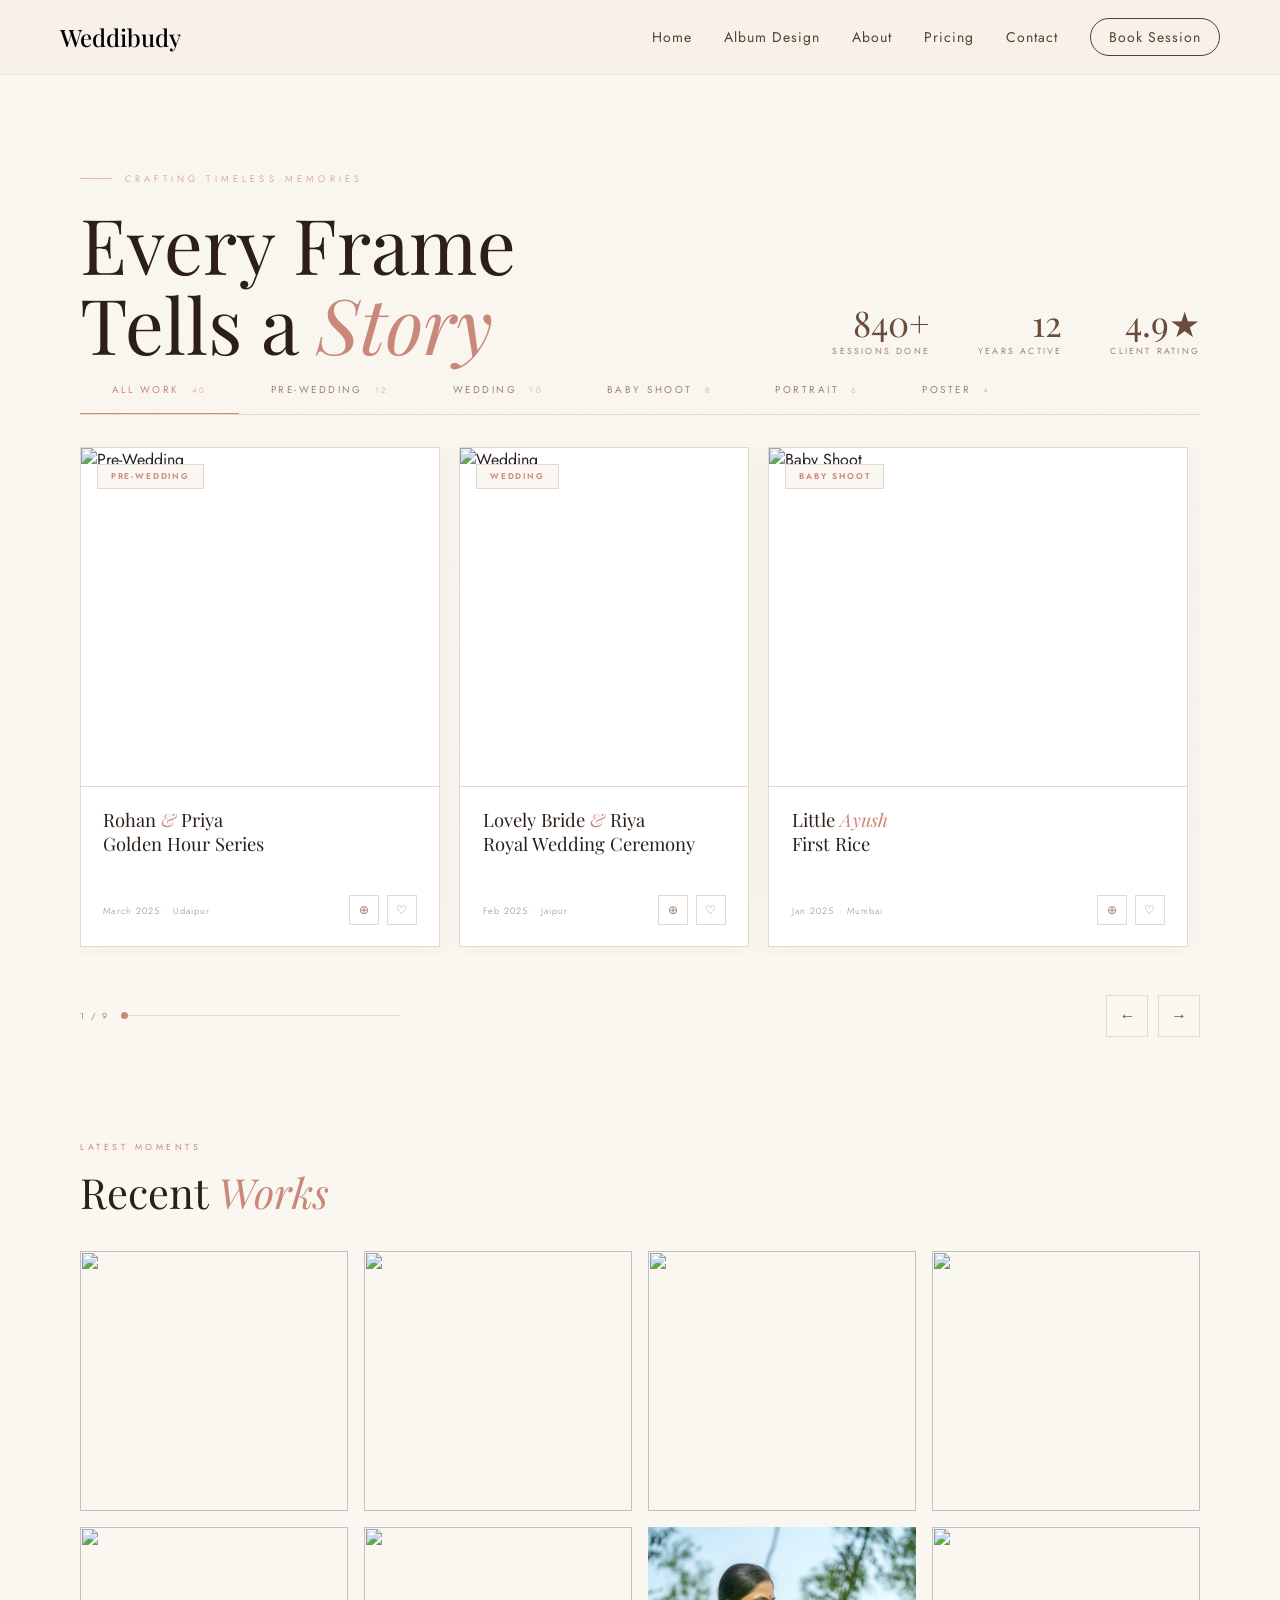
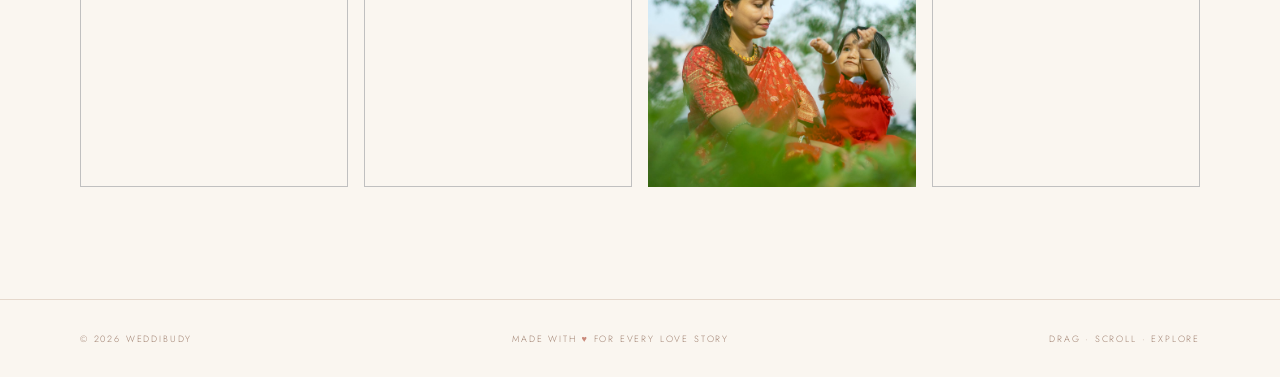
==== index.html @ bc45be34 "Update index.html" ====
<!DOCTYPE html>
<html lang="en">
<head>
<meta charset="UTF-8">
<meta name="viewport" content="width=device-width, initial-scale=1.0">
<title>Weddibudy — Photography</title>
<link href="https://fonts.googleapis.com/css2?family=Playfair+Display:ital,wght@0,300;0,400;1,300;1,400&family=Jost:wght@200;300;400;600&display=swap" rel="stylesheet">
<style>
  *, *::before, *::after { margin: 0; padding: 0; box-sizing: border-box; }

  :root {
    --cream: #faf6f0;
    --warm: #f5ede0;
    --rose: #c9897a;
    --rose-light: #e8b5ab;
    --brown: #6b4c3b;
    --text: #2c1f18;
    --muted: #a08070;
    --border: #e5d8cc;
    --gold: #c4a06a;
  }

  html { scroll-behavior: smooth; 
  overflow-x: hidden;
  width: 100%;}

  body {
    padding-top:20px;
    background: var(--cream);
    color: var(--text);
    font-family: 'Jost', sans-serif;
    min-height: 100vh;
    overflow-x: hidden;
    width: 100%;
  }

  /* Subtle texture */
 body::after {
content:'';
position:fixed;
inset:0;
background-image:url("data:image/svg+xml,%3Csvg xmlns='http://www.w3.org/2000/svg' width='400' height='400'%3E%3Cfilter id='n'%3E%3CfeTurbulence type='fractalNoise' baseFrequency='0.75' numOctaves='4' stitchTiles='stitch'/%3E%3C/filter%3E%3Crect width='100%25' height='100%25' filter='url(%23n)' opacity='0.025'/%3E%3C/svg%3E");
pointer-events:none;
z-index:-1;
}

 /* HEADER */

.header{
position:fixed;
top:0;
width:100%;
background:#f7f1ea;
backdrop-filter:blur(10px);
border-bottom:1px solid rgba(0,0,0,0.05);
z-index:999;
}

.nav-container{
max-width:1200px;
margin:auto;
display:flex;
align-items:center;
justify-content:space-between;
padding:18px 20px;
}

.logo{
font-family:'Playfair Display',serif;
font-size:24px;
color:#000000;
font-weight:500;
}

/* DESKTOP MENU */

.nav-menu{
display:flex;
gap:32px;
align-items:center;
}

.nav-menu a{
text-decoration:none;
color:#5a3e2b;
font-family:'Jost',sans-serif;
font-size:14px;
letter-spacing:1px;
transition:0.3s;
}

.nav-menu a:hover{
opacity:0.6;
}

.book-btn{
border:1px solid #5a3e2b;
padding:8px 18px;
border-radius:30px;
}

/* MOBILE MENU */

.menu-toggle{
display:none;
font-size:26px;
cursor:pointer;
color:#5a3e2b;
}

.close-menu{
position:absolute;
top:25px;
right:25px;
font-size:28px;
cursor:pointer;
color:#5a3e2b;
display:none;
}

/* MOBILE STYLE */

@media(max-width:768px){

.nav-menu{
position:fixed;
top:0;
right:-100%;
height:100vh;
width:260px;
background:#f7f1ea;
flex-direction:column;
padding-top:100px;
gap:30px;
transition:0.4s;
box-shadow:-10px 0 40px rgba(0,0,0,0.08);
}

.nav-menu.active{
right:0;
}

.menu-toggle{
display:block;
}
.close-menu{
display:block;
}

}

  /* ── HERO ── */
  .hero {
    padding: 4.5rem 5rem 2rem;
    display: flex;
    align-items: flex-end;
    justify-content: space-between;
    animation: fadeUp 1s 0.15s ease both;
    margin-top: 80px;
  }

  
  .hero-left {}
  .hero-eyebrow {
    font-size: 0.58rem;
    font-weight: 300;
    letter-spacing: 0.45em;
    text-transform: uppercase;
    color: var(--rose);
    margin-bottom: 1.1rem;
    display: flex;
    align-items: center;
    gap: 0.8rem;
  }
  .hero-eyebrow::before {
    content: '';
    display: block;
    width: 32px;
    height: 1px;
    background: var(--rose-light);
  }

  .hero h1 {
    font-family: 'Playfair Display', serif;
    font-size: clamp(2.8rem, 6vw, 5.5rem);
    font-weight: 300;
    line-height: 1.05;
    color: var(--text);
  }
  .hero h1 em {
    font-style: italic;
    color: var(--rose);
  }

  .hero-right {
    text-align: right;
    padding-bottom: 0.4rem;
  }
  .hero-stats {
    display: flex;
    gap: 3rem;
    align-items: flex-end;
  }
  .stat-num {
    font-family: 'Playfair Display', serif;
    font-size: 2.2rem;
    font-weight: 300;
    color: var(--brown);
    line-height: 1;
  }
  .stat-label {
    font-size: 0.55rem;
    letter-spacing: 0.25em;
    text-transform: uppercase;
    color: var(--muted);
    margin-top: 0.3rem;
  }


  @media (max-width:768px){

.hero{
display:flex;
flex-direction:column;
justify-content:center;
align-items:center;
text-align:center;
padding:80px 20px;
}

.hero-content{
margin:0 auto;
text-align:center;
}

.hero h1{
font-size:2.4rem;
line-height:1.2;
}

.hero-stats{
display:flex;
justify-content:center;
gap:25px;
flex-wrap:wrap;
margin-top:30px;
}

}

  /* ── CATEGORY TABS ── */
  .tabs-section {
    padding: 2.5rem 5rem 0;
    animation: fadeUp 1s 0.3s ease both;
    margin-top: -70px;
  }
  .tabs-divider {
    display: flex;
    align-items: center;
    gap: 0;
    border-bottom: 1px solid var(--border);
    overflow-x: auto;
    scrollbar-width: none;
  }
  .tabs-divider::-webkit-scrollbar { display: none; }

  .tab {
    flex: 0 0 auto;
    background: none;
    border: none;
    border-bottom: 2px solid transparent;
    margin-bottom: -1px;
    padding: 1rem 2rem;
    font-family: 'Jost', sans-serif;
    font-size: 0.62rem;
    font-weight: 400;
    letter-spacing: 0.25em;
    text-transform: uppercase;
    color: var(--muted);
    cursor: pointer;
    transition: all 0.3s;
    white-space: nowrap;
    position: relative;
  }
  .tab .tab-count {
    display: inline-block;
    margin-left: 0.4rem;
    font-size: 0.5rem;
    color: var(--rose-light);
  }
  .tab:hover { color: var(--rose); }
  .tab.active {
    color: var(--rose);
    border-bottom-color: var(--rose);
  }

  /* ── GALLERY ── */
  .gallery-section {
    padding: 2rem 5rem;
    animation: fadeUp 1s 0.45s ease both;
  }
 
@media (max-width:768px){
  .gallery-section{
    padding: 20px 20px;
  }
}

  .gallery-track {
    display: flex;
    gap: 1.2rem;
    overflow-x: auto;
    scroll-snap-type: x mandatory;
    scrollbar-width: none;
    -ms-overflow-style: none;
    cursor: grab;
    padding-bottom: 0.5rem;
  }
  .gallery-track:active { cursor: grabbing; }
  .gallery-track::-webkit-scrollbar { display: none; }

  /* Cards */
  .card {
    flex: 0 0 auto;
    scroll-snap-align: start;
    position: relative;
    overflow: hidden;
    background: #fff;
    border: 1px solid var(--border);
    box-shadow: 0 2px 20px rgba(180,130,110,0.07);
    transition: transform 0.45s cubic-bezier(0.16,1,0.3,1),
                box-shadow 0.45s ease;
  }
  .card:hover {
    transform: translateY(-8px);
    box-shadow: 0 16px 40px rgba(180,100,80,0.14);
  }

  /* Varied widths per card index */
  .card:nth-child(3n+1) { width: 360px; height: 500px; }
  .card:nth-child(3n+2) { width: 290px; height: 500px; }
  .card:nth-child(3n+3) { width: 420px; height: 500px; }

  .card-img-wrap {
    width: 100%;
    height: 68%;
    overflow: hidden;
    position: relative;
  }
  .card-img {
    width: 100%;
    height: 100%;
    object-fit: cover;
    display: block;
    transition: transform 0.65s cubic-bezier(0.16,1,0.3,1);
    filter: saturate(0.85);
  }
  .card:hover .card-img {
    transform: scale(1.08);
    filter: saturate(1.05);
  }

  /* Category badge */
  .card-badge {
    position: absolute;
    top: 1rem; left: 1rem;
    background: rgba(250,246,240,0.92);
    backdrop-filter: blur(6px);
    border: 1px solid var(--border);
    font-size: 0.52rem;
    font-weight: 600;
    letter-spacing: 0.22em;
    text-transform: uppercase;
    color: var(--rose);
    padding: 0.35rem 0.8rem;
  }

  /* Hover overlay */
  .card-hover-overlay {
    position: absolute;
    inset: 0;
    background: linear-gradient(160deg, transparent 40%, rgba(107,76,59,0.55));
    opacity: 0;
    transition: opacity 0.4s;
    display: flex;
    align-items: flex-end;
    justify-content: flex-end;
    padding: 1rem;
  }
  .card:hover .card-hover-overlay { opacity: 1; }

  .view-btn {
    background: var(--cream);
    border: none;
    color: var(--brown);
    font-family: 'Jost', sans-serif;
    font-size: 0.55rem;
    font-weight: 600;
    letter-spacing: 0.2em;
    text-transform: uppercase;
    padding: 0.55rem 1.1rem;
    cursor: pointer;
    transition: background 0.2s;
  }
  .view-btn:hover { background: var(--rose); color: #fff; }

  /* Card body */
  .card-body {
    padding: 1.3rem 1.4rem;
    height: 32%;
    display: flex;
    flex-direction: column;
    justify-content: space-between;
    border-top: 1px solid var(--border);
  }
  .card-title {
    font-family: 'Playfair Display', serif;
    font-size: 1.15rem;
    font-weight: 400;
    color: var(--text);
    line-height: 1.3;
  }
  .card-title em { font-style: italic; color: var(--rose); }
  .card-footer-row {
    display: flex;
    align-items: center;
    justify-content: space-between;
  }
  .card-date {
    font-size: 0.57rem;
    letter-spacing: 0.12em;
    color: var(--muted);
    font-weight: 300;
  }
  .card-actions { display: flex; gap: 0.5rem; }
  .icon-btn {
    width: 30px; height: 30px;
    background: none;
    border: 1px solid var(--border);
    color: var(--muted);
    font-size: 0.75rem;
    cursor: pointer;
    display: flex; align-items: center; justify-content: center;
    transition: all 0.25s;
  }
  .icon-btn:hover { border-color: var(--rose); color: var(--rose); }
  .icon-btn.liked { border-color: var(--rose); color: var(--rose); background: #fdf0ed; }

  /* ── CONTROLS ── */
  .controls-bar {
    padding: 0.5rem 5rem 1rem;
    display: flex;
    align-items: center;
    justify-content: space-between;
    animation: fadeUp 1s 0.55s ease both;
  }

  .progress-wrap {
    flex: 1;
    max-width: 320px;
    display: flex;
    align-items: center;
    gap: 1rem;
  }
  .progress-track {
    flex: 1;
    height: 1px;
    background: var(--border);
    position: relative;
  }
  .progress-thumb {
    position: absolute;
    left: 0; top: -3px;
    width: 7px; height: 7px;
    border-radius: 50%;
    background: var(--rose);
    transition: left 0.3s ease;
  }
  .progress-line {
    height: 100%;
    background: var(--rose-light);
    width: 0%;
    transition: width 0.3s ease;
  }
  .progress-label {
    font-size: 0.55rem;
    letter-spacing: 0.2em;
    color: var(--muted);
    white-space: nowrap;
  }

  .arrow-btns { display: flex; gap: 0.6rem; }
  .arrow-btn {
    width: 42px; height: 42px;
    background: none;
    border: 1px solid var(--border);
    color: var(--brown);
    font-size: 1rem;
    cursor: pointer;
    display: flex; align-items: center; justify-content: center;
    transition: all 0.3s;
  }
  .arrow-btn:hover {
    background: var(--rose);
    border-color: var(--rose);
    color: #fff;
  }

  /* ── FOOTER ── */
  footer {
    margin-top: 2rem;
    padding: 2rem 5rem;
    border-top: 1px solid var(--border);
    display: flex;
    justify-content: space-between;
    align-items: center;
    animation: fadeUp 1s 0.65s ease both;
  }
  footer span {
    font-size: 0.57rem;
    letter-spacing: 0.2em;
    text-transform: uppercase;
    color: var(--muted);
    font-weight: 300;
  }
  .footer-heart { color: var(--rose); }

  /* ── ANIMATIONS ── */
  @keyframes fadeDown {
    from { opacity: 0; transform: translateY(-18px); }
    to   { opacity: 1; transform: translateY(0); }
  }
  @keyframes fadeUp {
    from { opacity: 0; transform: translateY(22px); }
    to   { opacity: 1; transform: translateY(0); }
  }


/* RECENT WORKS */

.recent-section{
padding:5rem;
}


.recent-head{
margin-bottom:2rem;
}

.recent-eyebrow{
font-size:.55rem;
letter-spacing:.4em;
text-transform:uppercase;
color:var(--rose);
}

.recent-head h2{
font-family:'Playfair Display',serif;
font-size:2.6rem;
font-weight:300;
margin-top:.5rem;
}

.recent-head em{
color:var(--rose);
}

.recent-gallery{
display:grid;
grid-template-columns:repeat(auto-fit,minmax(240px,1fr));
gap:1rem;
}



.recent-img{
width:100%;
height:260px;
object-fit:cover;
cursor:pointer;
transition:.5s;
}

@media (max-width:768px){

.recent-gallery{
grid-template-columns: repeat(2, 1fr);
gap:10px;
}

.recent-img{
height:180px;
}

}

.recent-img:hover{
transform:scale(1.05);
}

/* POPUP */

.img-popup{
position:fixed;
top:0;
left:0;
width:100%;
height:100%;
background:rgba(0,0,0,.85);
display:flex;
align-items:center;
justify-content:center;
opacity:0;
pointer-events:none;
transition:.3s;
z-index:999;
}

.img-popup.active{
opacity:1;
pointer-events:auto;
}

.img-popup img{
max-width:90%;
max-height:90%;
box-shadow:0 20px 60px rgba(0,0,0,.4);
}

.close-popup{
position:absolute;
top:30px;
right:40px;
font-size:30px;
color:white;
cursor:pointer;
}

@media(max-width:768px){

.recent-section{
padding:2rem 1.5rem;
}

.recent-img{
height:200px;
}

}




</style>

</head>
<body>

<!-- HEADER -->
<header class="header">

<div class="nav-container">

<div class="logo"> Weddibudy

</div>

<nav class="nav-menu" id="navMenu">
<div class="close-menu" id="closeMenu">✕</div>
<a href="https://weddibudy.com">Home</a>
<a href="#">Album Design</a>
<a href="#">About</a>
<a href="#">Pricing</a>
<a href="#">Contact</a>
<a href="#" class="book-btn">Book Session</a>
</nav>

<div class="menu-toggle" id="menuToggle">
☰
</div>

</div>

</header>

<!-- HERO -->
<section class="hero">
  <div class="hero-left">
    <div class="hero-eyebrow">Crafting timeless memories</div>
    <h1>Every Frame<br>Tells a <em>Story</em></h1>
  </div>
  <div class="hero-right">
    <div class="hero-stats">
      <div>
        <div class="stat-num">840+</div>
        <div class="stat-label">Sessions Done</div>
      </div>
      <div>
        <div class="stat-num">12</div>
        <div class="stat-label">Years Active</div>
      </div>
      <div>
        <div class="stat-num">4.9★</div>
        <div class="stat-label">Client Rating</div>
      </div>
    </div>
  </div>
</section>

<!-- TABS -->
<div class="tabs-section">
  <div class="tabs-divider" id="tabsRow">
    <button class="tab active" data-cat="all">All Work <span class="tab-count">40</span></button>
    <button class="tab" data-cat="prewedding">Pre-Wedding <span class="tab-count">12</span></button>
    <button class="tab" data-cat="wedding">Wedding <span class="tab-count">10</span></button>
    <button class="tab" data-cat="babyshoot">Baby Shoot <span class="tab-count">8</span></button>
    <button class="tab" data-cat="portrait">Portrait <span class="tab-count">6</span></button>
    <button class="tab" data-cat="poster">Poster <span class="tab-count">4</span></button>
  </div>
</div>

<!-- GALLERY -->
<div class="gallery-section">
  <div class="gallery-track" id="gallery">

    <!-- PRE-WEDDING -->
    <div class="card" data-cat="prewedding">
      <div class="card-img-wrap">
        <img class="card-img" src="Prewedding.jpg" alt="Pre-Wedding">
        <span class="card-badge">Pre-Wedding</span>
        <div class="card-hover-overlay"><button class="view-btn">View Gallery</button></div>
      </div>
      <div class="card-body">
        <div class="card-title">Rohan <em>&</em> Priya<br>Golden Hour Series</div>
        <div class="card-footer-row">
          <span class="card-date">March 2025 · Udaipur</span>
          <div class="card-actions">
            <button class="icon-btn" title="Save">⊕</button>
            <button class="icon-btn like-btn" title="Like">♡</button>
          </div>
        </div>
      </div>
    </div>

    <!-- WEDDING -->
    <div class="card" data-cat="wedding">
      <div class="card-img-wrap">
        <img class="card-img" src="Recent-work/Bride1.jpg" alt="Wedding">
        <span class="card-badge">Wedding</span>
        <div class="card-hover-overlay"><button class="view-btn">View Gallery</button></div>
      </div>
      <div class="card-body">
        <div class="card-title">Lovely Bride <em>&</em> Riya<br>Royal Wedding Ceremony</div>
        <div class="card-footer-row">
          <span class="card-date">Feb 2025 · Jaipur</span>
          <div class="card-actions">
            <button class="icon-btn" title="Save">⊕</button>
            <button class="icon-btn like-btn" title="Like">♡</button>
          </div>
        </div>
      </div>
    </div>

    <!-- BABY SHOOT -->
    <div class="card" data-cat="babyshoot">
      <div class="card-img-wrap">
        <img class="card-img" src="Recent-work/Baby1.jpg" alt="Baby Shoot">
        <span class="card-badge">Baby Shoot</span>
        <div class="card-hover-overlay"><button class="view-btn">View Gallery</button></div>
      </div>
      <div class="card-body">
        <div class="card-title">Little <em>Ayush</em><br>First Rice</div>
        <div class="card-footer-row">
          <span class="card-date">Jan 2025 · Mumbai</span>
          <div class="card-actions">
            <button class="icon-btn" title="Save">⊕</button>
            <button class="icon-btn like-btn" title="Like">♡</button>
          </div>
        </div>
      </div>
    </div>

    <!-- PORTRAIT -->
    <div class="card" data-cat="portrait">
      <div class="card-img-wrap">
        <img class="card-img" src="Bride-poster.jpg" alt="Portrait">
        <span class="card-badge">Portrait</span>
        <div class="card-hover-overlay"><button class="view-btn">View Gallery</button></div>
      </div>
      <div class="card-body">
        <div class="card-title">Incredible Bride <em>Anannya</em><br>Studio Portraits</div>
        <div class="card-footer-row">
          <span class="card-date">Apr 2025 · Bangalore</span>
          <div class="card-actions">
            <button class="icon-btn" title="Save">⊕</button>
            <button class="icon-btn like-btn" title="Like">♡</button>
          </div>
        </div>
      </div>
    </div>

    <!-- POSTER -->
    <div class="card" data-cat="poster">
      <div class="card-img-wrap">
        <img class="card-img" src="Bride-pster3.jpg" alt="Poster">
        <span class="card-badge">Poster</span>
        <div class="card-hover-overlay"><button class="view-btn">View Gallery</button></div>
      </div>
      <div class="card-body">
        <div class="card-title">Bride <em>Anannya</em><br>Signature Poster</div>
        <div class="card-footer-row">
          <span class="card-date">2025 · Cinematic Edit</span>
          <div class="card-actions">
            <button class="icon-btn" title="Save">⊕</button>
            <button class="icon-btn like-btn" title="Like">♡</button>
          </div>
        </div>
      </div>
    </div>

    <!-- PRE-WEDDING 2 -->
    <div class="card" data-cat="prewedding">
      <div class="card-img-wrap">
        <img class="card-img" src="Prewedding.jpg" alt="Pre-Wedding">
        <span class="card-badge">Pre-Wedding</span>
        <div class="card-hover-overlay"><button class="view-btn">View Gallery</button></div>
      </div>
      <div class="card-body">
        <div class="card-title">Rohan <em>&</em> Priya<br>Forest Escape</div>
        <div class="card-footer-row">
          <span class="card-date">Dec 2024 · Coorg</span>
          <div class="card-actions">
            <button class="icon-btn" title="Save">⊕</button>
            <button class="icon-btn like-btn" title="Like">♡</button>
          </div>
        </div>
      </div>
    </div>

    <!-- WEDDING 2 -->
    <div class="card" data-cat="wedding">
      <div class="card-img-wrap">
        <img class="card-img" src="Recent-work/Bride2.jpg" alt="Wedding">
        <span class="card-badge">Wedding</span>
        <div class="card-hover-overlay"><button class="view-btn">View Gallery</button></div>
      </div>
      <div class="card-body">
        <div class="card-title">Sudip <em>&</em> Riya<br>Wedding Moments</div>
        <div class="card-footer-row">
          <span class="card-date">Nov 2024 · Goa</span>
          <div class="card-actions">
            <button class="icon-btn" title="Save">⊕</button>
            <button class="icon-btn like-btn" title="Like">♡</button>
          </div>
        </div>
      </div>
    </div>

    <!-- BABY SHOOT 2 -->
    <div class="card" data-cat="babyshoot">
      <div class="card-img-wrap">
        <img class="card-img" src="https://images.unsplash.com/photo-1555252333-9f8e92e65df9?w=560&q=80" alt="Baby Shoot">
        <span class="card-badge">Baby Shoot</span>
        <div class="card-hover-overlay"><button class="view-btn">View Gallery</button></div>
      </div>
      <div class="card-body">
        <div class="card-title">Baby <em>Ayush</em><br>Cute Memories</div>
        <div class="card-footer-row">
          <span class="card-date">Mar 2025 · Pune</span>
          <div class="card-actions">
            <button class="icon-btn" title="Save">⊕</button>
            <button class="icon-btn like-btn" title="Like">♡</button>
          </div>
        </div>
      </div>
    </div>

 
    <!-- POSTER 2 -->
    <div class="card" data-cat="poster">
      <div class="card-img-wrap">
        <img class="card-img" src="Bride-poster.jpg" alt="Poster">
        <span class="card-badge">Poster</span>
        <div class="card-hover-overlay"><button class="view-btn">View Gallery</button></div>
      </div>
      <div class="card-body">
        <div class="card-title"><em>Forever</em> Series<br>Bride Poster</div>
        <div class="card-footer-row">
          <span class="card-date">2024 · Fine Art Print</span>
          <div class="card-actions">
            <button class="icon-btn" title="Save">⊕</button>
            <button class="icon-btn like-btn" title="Like">♡</button>
          </div>
        </div>
      </div>
    </div>

  </div>
</div>

<!-- CONTROLS -->
<div class="controls-bar">
  <div class="progress-wrap">
    <span class="progress-label" id="progressLabel">1 / 10</span>
    <div class="progress-track">
      <div class="progress-line" id="progressLine"></div>
      <div class="progress-thumb" id="progressThumb"></div>
    </div>
  </div>
  <div class="arrow-btns">
    <button class="arrow-btn" id="prevBtn">←</button>
    <button class="arrow-btn" id="nextBtn">→</button>
  </div>
</div>

<section class="recent-section">

<div class="recent-head">
<span class="recent-eyebrow">Latest Moments</span>
<h2>Recent <em>Works</em></h2>
</div>

<div class="recent-gallery">

<img src="Recent-work/Baby1.jpg" class="recent-img">
<img src="Recent-work/Bride2.jpg" class="recent-img">
<img src="Recent-work/Baby3.jpg" class="recent-img">
<img src="Recent-work/Baby2.jpg" class="recent-img">
<img src="Recent-work/Bride3.jpg" class="recent-img">
 <img src="Bride-pster3.jpg" class="recent-img">
<img src="Recent-work/Baby4.jpg" class="recent-img">
<img src="Recent-work/Bride1.jpg" class="recent-img">


</div>

</section>


<!-- Image Popup -->
<div class="img-popup" id="imgPopup">
<span class="close-popup">✕</span>
<img id="popupImg">
</div>

<!-- FOOTER -->
<footer>
  <span>© 2026 Weddibudy</span>
  <span>Made with <span class="footer-heart">♥</span> for every love story</span>
  <span>Drag · Scroll · Explore</span>
</footer>

<script>
  const gallery = document.getElementById('gallery');
  const progressLine = document.getElementById('progressLine');
  const progressThumb = document.getElementById('progressThumb');
  const progressLabel = document.getElementById('progressLabel');

  // Arrow controls
  document.getElementById('nextBtn').addEventListener('click', () => {
    gallery.scrollBy({ left: 380, behavior: 'smooth' });
  });
  document.getElementById('prevBtn').addEventListener('click', () => {
    gallery.scrollBy({ left: -380, behavior: 'smooth' });
  });

  // Progress update
  function updateProgress() {
    const max = gallery.scrollWidth - gallery.clientWidth;
    const pct = max > 0 ? (gallery.scrollLeft / max) * 100 : 0;
    progressLine.style.width = pct + '%';
    progressThumb.style.left = `calc(${pct}% - 3.5px)`;
    const visibleCards = gallery.querySelectorAll('.card:not([style*="display: none"])').length;
    const cardW = 360 + 1.2 * 16;
    const idx = Math.round(gallery.scrollLeft / cardW) + 1;
    progressLabel.textContent = `${Math.min(idx, visibleCards)} / ${visibleCards}`;
  }
  gallery.addEventListener('scroll', updateProgress);
  updateProgress();

  // Drag scroll
  let isDown = false, startX, scrollLeft;
  gallery.addEventListener('mousedown', e => { isDown = true; startX = e.pageX - gallery.offsetLeft; scrollLeft = gallery.scrollLeft; });
  gallery.addEventListener('mouseleave', () => isDown = false);
  gallery.addEventListener('mouseup', () => isDown = false);
  gallery.addEventListener('mousemove', e => {
    if (!isDown) return;
    e.preventDefault();
    const x = e.pageX - gallery.offsetLeft;
    gallery.scrollLeft = scrollLeft - (x - startX) * 1.4;
  });

  // Like toggle
  document.querySelectorAll('.like-btn').forEach(btn => {
    btn.addEventListener('click', () => {
      const liked = btn.classList.toggle('liked');
      btn.textContent = liked ? '♥' : '♡';
    });
  });

  // Tab filter
  document.querySelectorAll('.tab').forEach(tab => {
    tab.addEventListener('click', () => {
      document.querySelectorAll('.tab').forEach(t => t.classList.remove('active'));
      tab.classList.add('active');
      const cat = tab.dataset.cat;
      document.querySelectorAll('.card').forEach(card => {
        if (cat === 'all' || card.dataset.cat === cat) {
          card.style.display = '';
        } else {
          card.style.display = 'none';
        }
      });
      gallery.scrollLeft = 0;
      setTimeout(updateProgress, 100);
    });
  });

// Mobile menu toggle

const menuToggle = document.getElementById("menuToggle");
const navMenu = document.getElementById("navMenu");
const closeMenu = document.getElementById("closeMenu");

menuToggle.onclick = function(){
navMenu.classList.add("active");
}

closeMenu.onclick = function(){
navMenu.classList.remove("active");
}

// Recent image Image zoom popup

const popup = document.getElementById("imgPopup");
const popupImg = document.getElementById("popupImg");

document.querySelectorAll(".recent-img").forEach(img => {

img.addEventListener("click", () => {

popup.classList.add("active");
popupImg.src = img.src;

});

});

document.querySelector(".close-popup").addEventListener("click", () => {

popup.classList.remove("active");

});

popup.addEventListener("click",(e)=>{
if(e.target === popup){
popup.classList.remove("active");
}
});

</script>
</body>
</html>
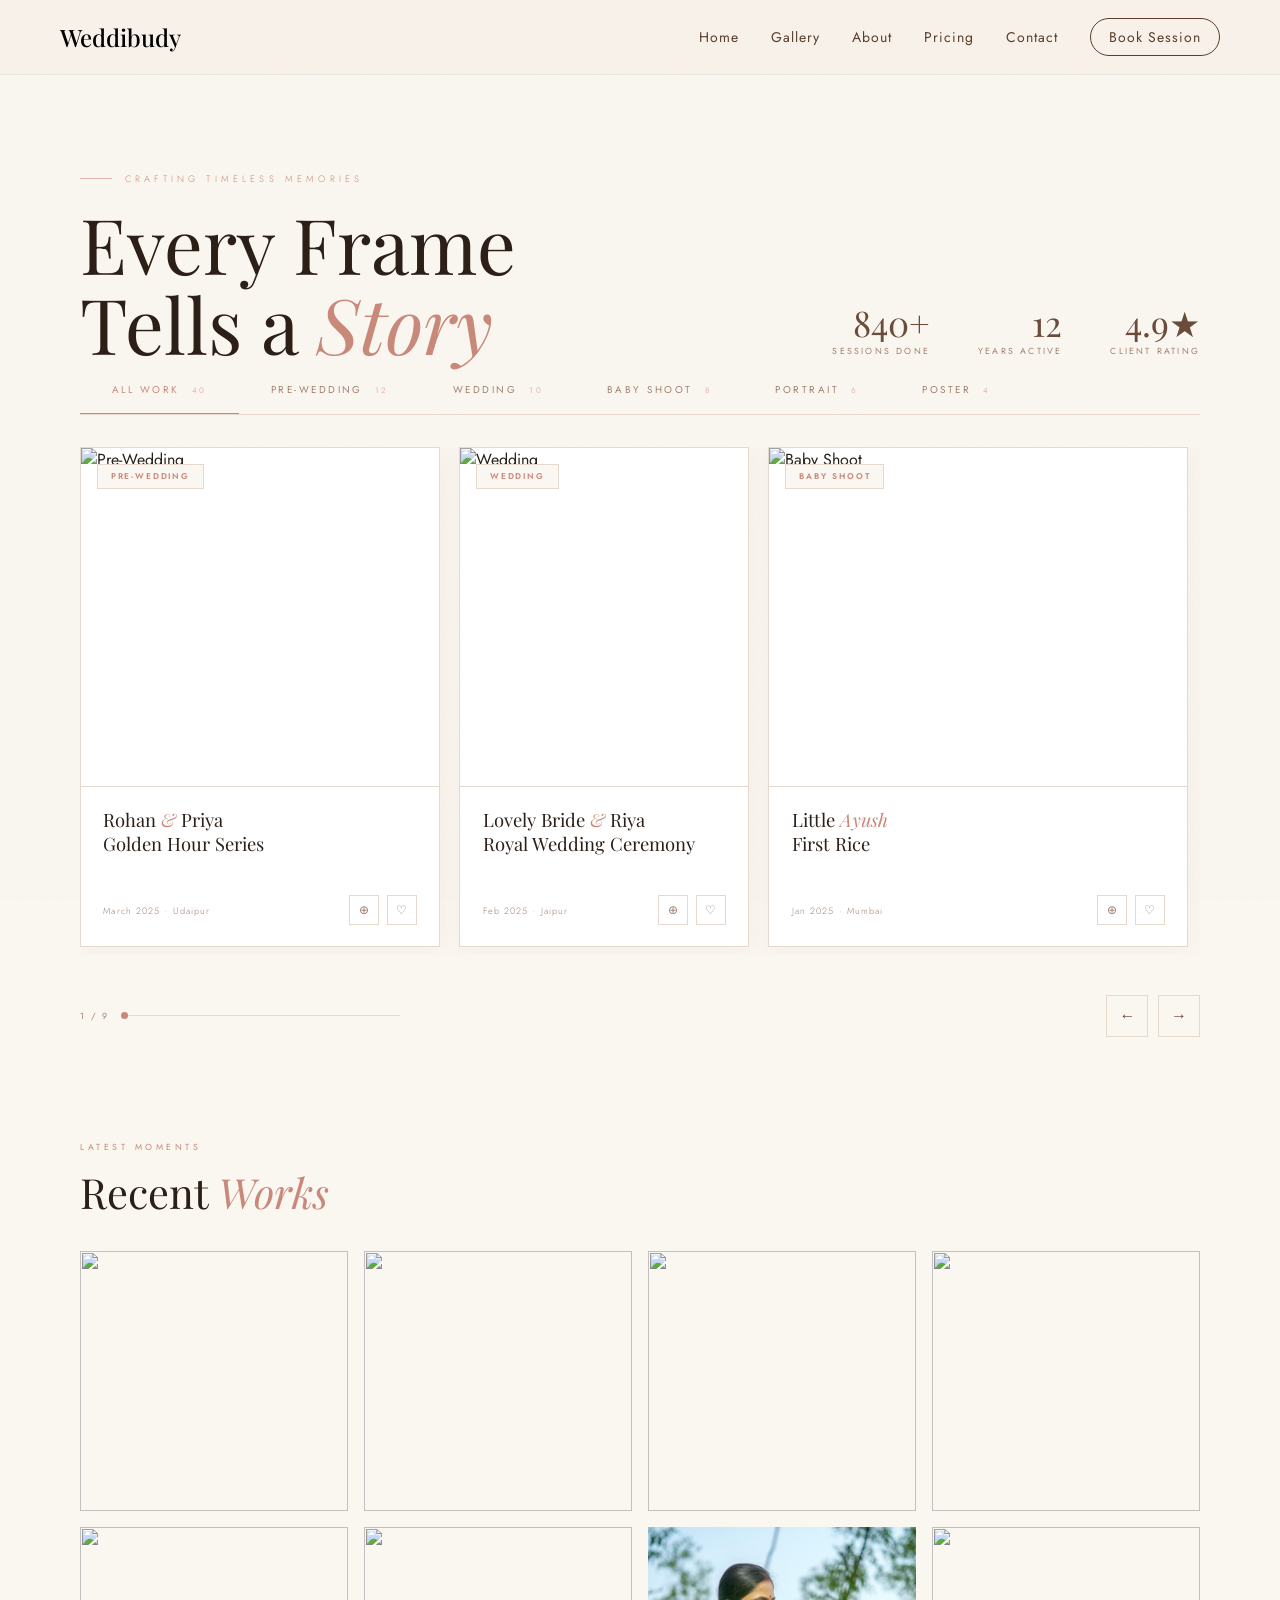
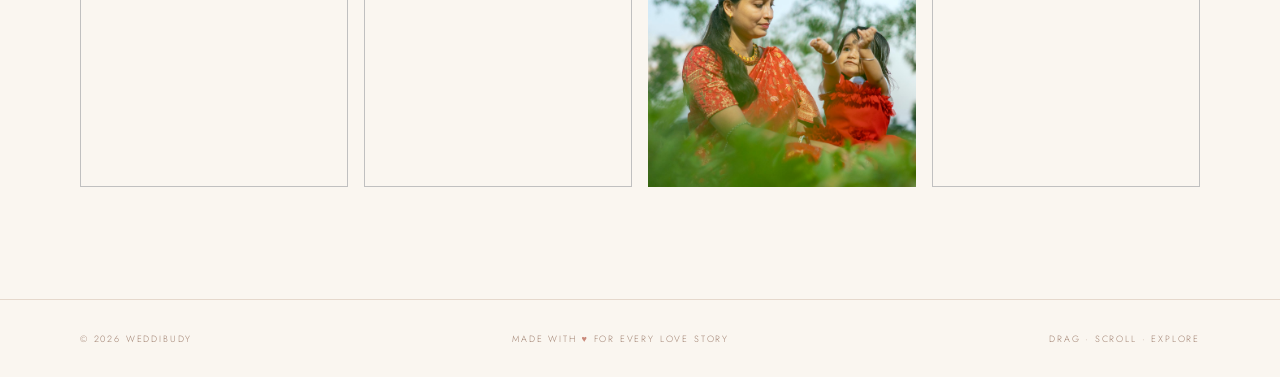
==== commit ad683fd0: "Update navigation menu links in index.html" ====
--- a/index.html
+++ b/index.html
@@ -668,7 +668,7 @@
 <nav class="nav-menu" id="navMenu">
 <div class="close-menu" id="closeMenu">✕</div>
 <a href="https://weddibudy.com">Home</a>
-<a href="#">Album Design</a>
+<a href="gallery.html">Gallery</a>
 <a href="#">About</a>
 <a href="#">Pricing</a>
 <a href="#">Contact</a>
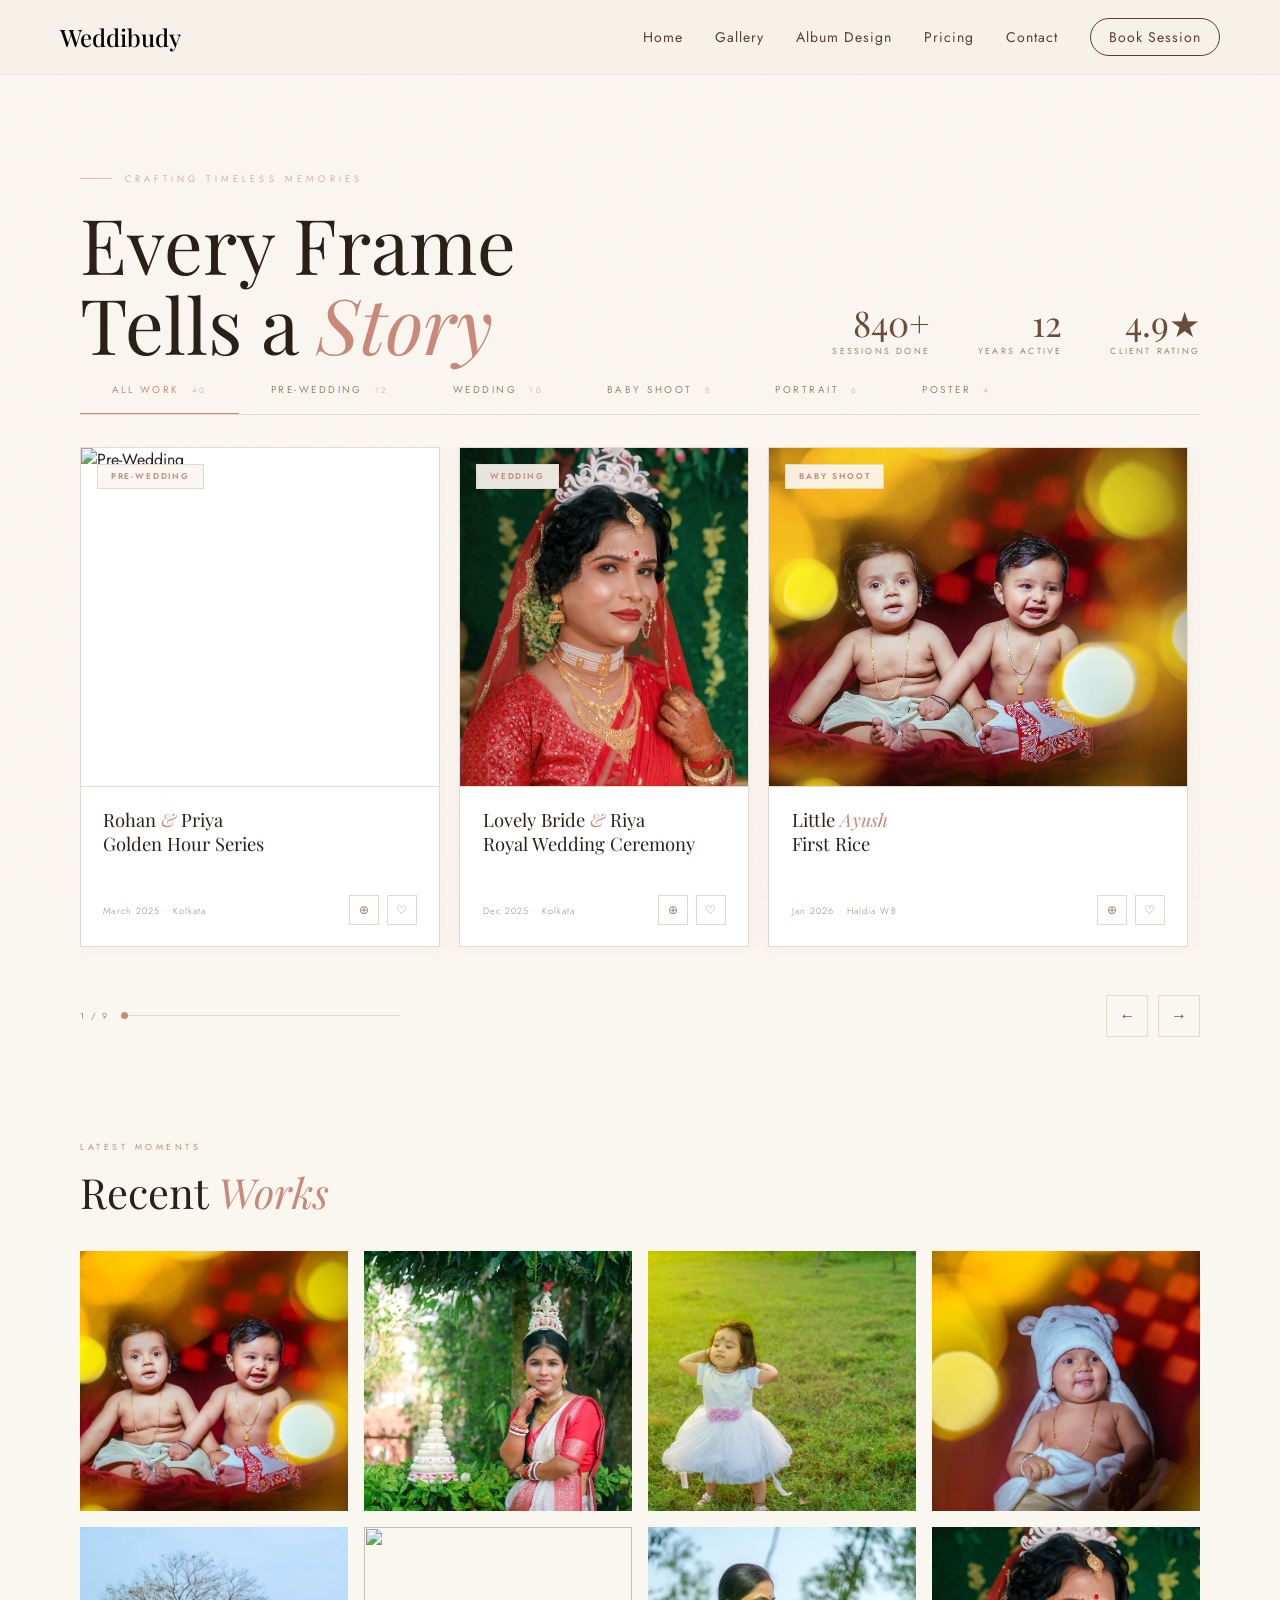
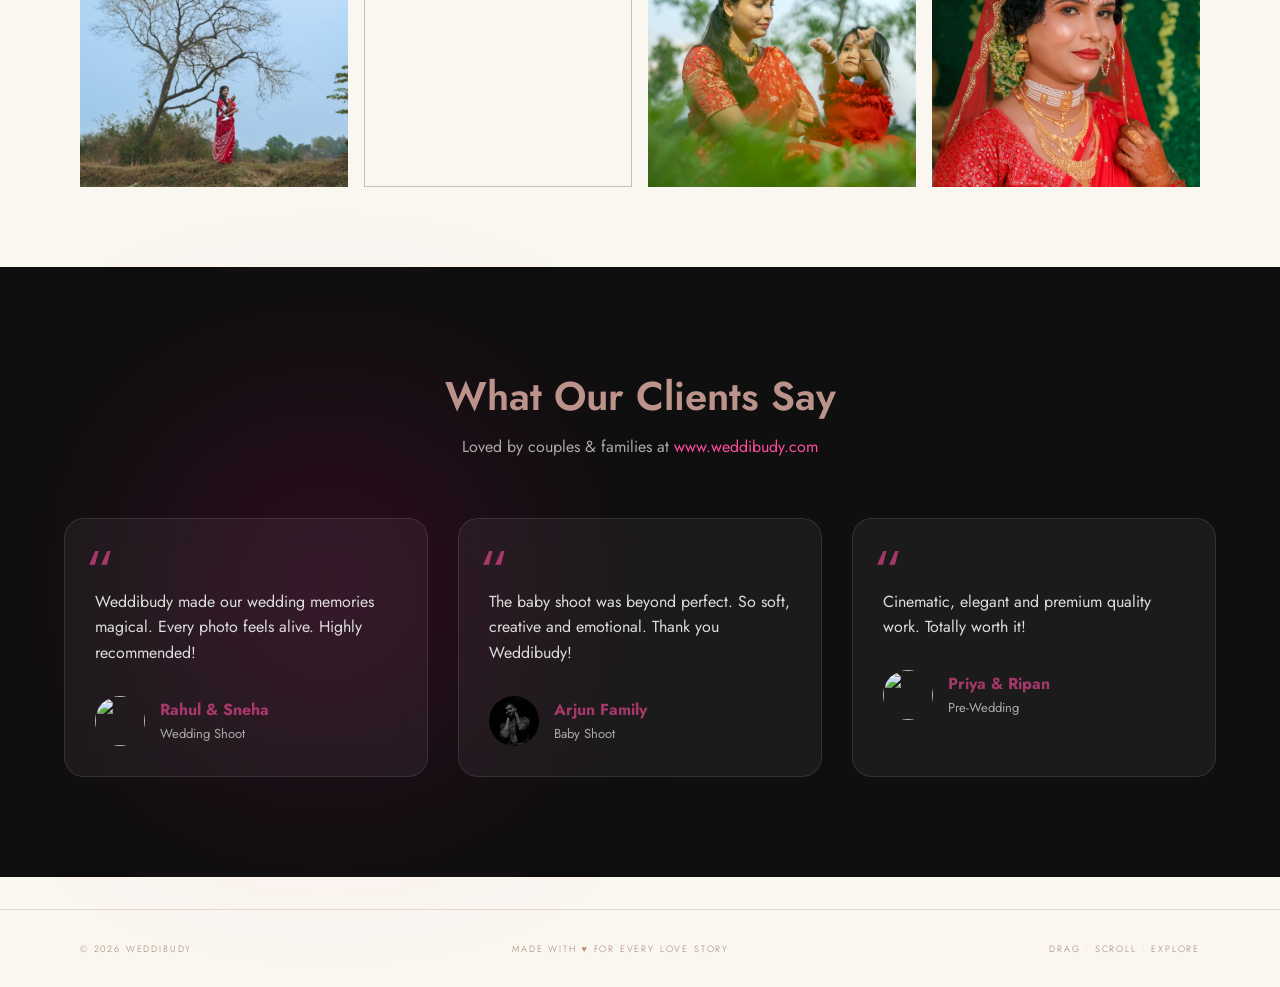
==== commit 37df6446: "Update index.html" ====
--- a/index.html
+++ b/index.html
@@ -70,6 +70,7 @@
 font-size:24px;
 color:#000000;
 font-weight:500;
+ text-decoration: none;
 }
 
 /* DESKTOP MENU */
@@ -649,6 +650,127 @@
 }
 
 
+/* Review */
+
+.reviews {
+  padding: 100px 5%;
+  background: #0f0f0f;
+  text-align: center;
+  position: relative;
+}
+
+/* Glow background */
+.reviews::before {
+  content: "";
+  position: absolute;
+  width: 400px;
+  height: 400px;
+  background: radial-gradient(circle, rgba(255, 0, 150, 0.2), transparent);
+  top: 20%;
+  left: 10%;
+  filter: blur(100px);
+  z-index: 0;
+}
+
+.section-title {
+  font-size: 40px;
+  margin-bottom: 10px;
+  font-weight: 600;
+  z-index: 1;
+  position: relative;
+  color: #e8b5ab;
+  opacity: 0.8;
+}
+
+.section-sub {
+  color: #aaa;
+  margin-bottom: 60px;
+  z-index: 1;
+  position: relative;
+}
+
+.section-sub span {
+  color: #ff4d9d;
+}
+
+/* Grid */
+.review-grid {
+  display: grid;
+  grid-template-columns: repeat(auto-fit, minmax(280px, 1fr));
+  gap: 30px;
+  z-index: 1;
+  position: relative;
+}
+
+/* Card */
+.review-card {
+  background: rgba(255,255,255,0.05);
+  backdrop-filter: blur(15px);
+  border-radius: 20px;
+  padding: 30px;
+  text-align: left;
+  position: relative;
+  transition: 0.4s ease;
+  border: 1px solid rgba(255,255,255,0.1);
+}
+
+/* Hover Glow */
+.review-card:hover {
+  transform: translateY(-10px);
+  box-shadow: 0 20px 40px rgba(255, 0, 150, 0.3);
+}
+
+/* Quote */
+.quote {
+  font-size: 60px;
+  color: #ff4d9d;
+  position: absolute;
+  top: 10px;
+  left: 20px;
+  opacity: 0.6;
+}
+
+/* Text */
+.review-card p {
+  margin: 40px 0 30px;
+  color: #ddd;
+  line-height: 1.6;
+}
+
+/* Client */
+.client {
+  display: flex;
+  align-items: center;
+  gap: 15px;
+}
+
+.client img {
+  width: 50px;
+  height: 50px;
+  border-radius: 50%;
+  object-fit: cover;
+}
+
+.client h4 {
+  margin: 0;
+  font-size: 16px;
+  color:#ff4d9d;
+  opacity: 0.6;
+}
+
+.client span {
+  font-size: 13px;
+  color: #aaa;
+}
+
+/* Mobile */
+@media(max-width:768px){
+  .section-title {
+    font-size: 28px;
+  }
+}
+
+
 
 
 </style>
@@ -661,18 +783,16 @@
 
 <div class="nav-container">
 
-<div class="logo"> Weddibudy
-
-</div>
+<a href="index.html" class="logo">Weddibudy</a>
 
 <nav class="nav-menu" id="navMenu">
 <div class="close-menu" id="closeMenu">✕</div>
 <a href="https://weddibudy.com">Home</a>
 <a href="gallery.html">Gallery</a>
-<a href="#">About</a>
+<a href="albumdesign.html">Album Design</a>
 <a href="#">Pricing</a>
-<a href="#">Contact</a>
-<a href="#" class="book-btn">Book Session</a>
+<a href="contact.html">Contact</a>
+<a href="contact.html" class="book-btn">Book Session</a>
 </nav>
 
 <div class="menu-toggle" id="menuToggle">
@@ -733,7 +853,7 @@
       <div class="card-body">
         <div class="card-title">Rohan <em>&</em> Priya<br>Golden Hour Series</div>
         <div class="card-footer-row">
-          <span class="card-date">March 2025 · Udaipur</span>
+          <span class="card-date">March 2025 · Kolkata</span>
           <div class="card-actions">
             <button class="icon-btn" title="Save">⊕</button>
             <button class="icon-btn like-btn" title="Like">♡</button>
@@ -752,7 +872,7 @@
       <div class="card-body">
         <div class="card-title">Lovely Bride <em>&</em> Riya<br>Royal Wedding Ceremony</div>
         <div class="card-footer-row">
-          <span class="card-date">Feb 2025 · Jaipur</span>
+          <span class="card-date">Dec 2025 · Kolkata</span>
           <div class="card-actions">
             <button class="icon-btn" title="Save">⊕</button>
             <button class="icon-btn like-btn" title="Like">♡</button>
@@ -771,7 +891,7 @@
       <div class="card-body">
         <div class="card-title">Little <em>Ayush</em><br>First Rice</div>
         <div class="card-footer-row">
-          <span class="card-date">Jan 2025 · Mumbai</span>
+          <span class="card-date">Jan 2026 · Haldia WB</span>
           <div class="card-actions">
             <button class="icon-btn" title="Save">⊕</button>
             <button class="icon-btn like-btn" title="Like">♡</button>
@@ -790,7 +910,7 @@
       <div class="card-body">
         <div class="card-title">Incredible Bride <em>Anannya</em><br>Studio Portraits</div>
         <div class="card-footer-row">
-          <span class="card-date">Apr 2025 · Bangalore</span>
+          <span class="card-date">Mar 2024 · Kolkata</span>
           <div class="card-actions">
             <button class="icon-btn" title="Save">⊕</button>
             <button class="icon-btn like-btn" title="Like">♡</button>
@@ -809,7 +929,7 @@
       <div class="card-body">
         <div class="card-title">Bride <em>Anannya</em><br>Signature Poster</div>
         <div class="card-footer-row">
-          <span class="card-date">2025 · Cinematic Edit</span>
+          <span class="card-date">2024 · Cinematic Edit</span>
           <div class="card-actions">
             <button class="icon-btn" title="Save">⊕</button>
             <button class="icon-btn like-btn" title="Like">♡</button>
@@ -828,7 +948,7 @@
       <div class="card-body">
         <div class="card-title">Rohan <em>&</em> Priya<br>Forest Escape</div>
         <div class="card-footer-row">
-          <span class="card-date">Dec 2024 · Coorg</span>
+          <span class="card-date">Mar 2025 · Kolkata</span>
           <div class="card-actions">
             <button class="icon-btn" title="Save">⊕</button>
             <button class="icon-btn like-btn" title="Like">♡</button>
@@ -847,7 +967,7 @@
       <div class="card-body">
         <div class="card-title">Sudip <em>&</em> Riya<br>Wedding Moments</div>
         <div class="card-footer-row">
-          <span class="card-date">Nov 2024 · Goa</span>
+          <span class="card-date">Dec 2025 · Kolkata</span>
           <div class="card-actions">
             <button class="icon-btn" title="Save">⊕</button>
             <button class="icon-btn like-btn" title="Like">♡</button>
@@ -866,7 +986,7 @@
       <div class="card-body">
         <div class="card-title">Baby <em>Ayush</em><br>Cute Memories</div>
         <div class="card-footer-row">
-          <span class="card-date">Mar 2025 · Pune</span>
+          <span class="card-date">Jan 2026 · Haldia WB</span>
           <div class="card-actions">
             <button class="icon-btn" title="Save">⊕</button>
             <button class="icon-btn like-btn" title="Like">♡</button>
@@ -886,7 +1006,7 @@
       <div class="card-body">
         <div class="card-title"><em>Forever</em> Series<br>Bride Poster</div>
         <div class="card-footer-row">
-          <span class="card-date">2024 · Fine Art Print</span>
+          <span class="card-date">2024 · totoneditz</span>
           <div class="card-actions">
             <button class="icon-btn" title="Save">⊕</button>
             <button class="icon-btn like-btn" title="Like">♡</button>
@@ -942,6 +1062,65 @@
 <span class="close-popup">✕</span>
 <img id="popupImg">
 </div>
+
+
+<!-- Review -->
+
+<section class="reviews">
+  <div class="container">
+    <h2 class="section-title">What Our Clients Say</h2>
+    <p class="section-sub">Loved by couples & families at <span>www.weddibudy.com</span></p>
+
+    <div class="review-grid">
+
+      <div class="review-card">
+        <div class="quote">“</div>
+        <p>
+          Weddibudy made our wedding memories magical. Every photo feels alive.
+          Highly recommended!
+        </p>
+        <div class="client">
+          <img src="images/client1.jpg" alt="">
+          <div>
+            <h4>Rahul & Sneha</h4>
+            <span>Wedding Shoot</span>
+          </div>
+        </div>
+      </div>
+
+      <div class="review-card">
+        <div class="quote">“</div>
+        <p>
+          The baby shoot was beyond perfect. So soft, creative and emotional.
+          Thank you Weddibudy!
+        </p>
+        <div class="client">
+          <img src="images/client2.jpg" alt="">
+          <div>
+            <h4>Arjun Family</h4>
+            <span>Baby Shoot</span>
+          </div>
+        </div>
+      </div>
+
+      <div class="review-card">
+        <div class="quote">“</div>
+        <p>
+          Cinematic, elegant and premium quality work. Totally worth it!
+        </p>
+        <div class="client">
+          <img src="images/client3.jpg" alt="">
+          <div>
+            <h4>Priya & Ripan</h4>
+            <span>Pre-Wedding</span>
+          </div>
+        </div>
+      </div>
+
+    </div>
+  </div>
+</section>
+
 
 <!-- FOOTER -->
 <footer>
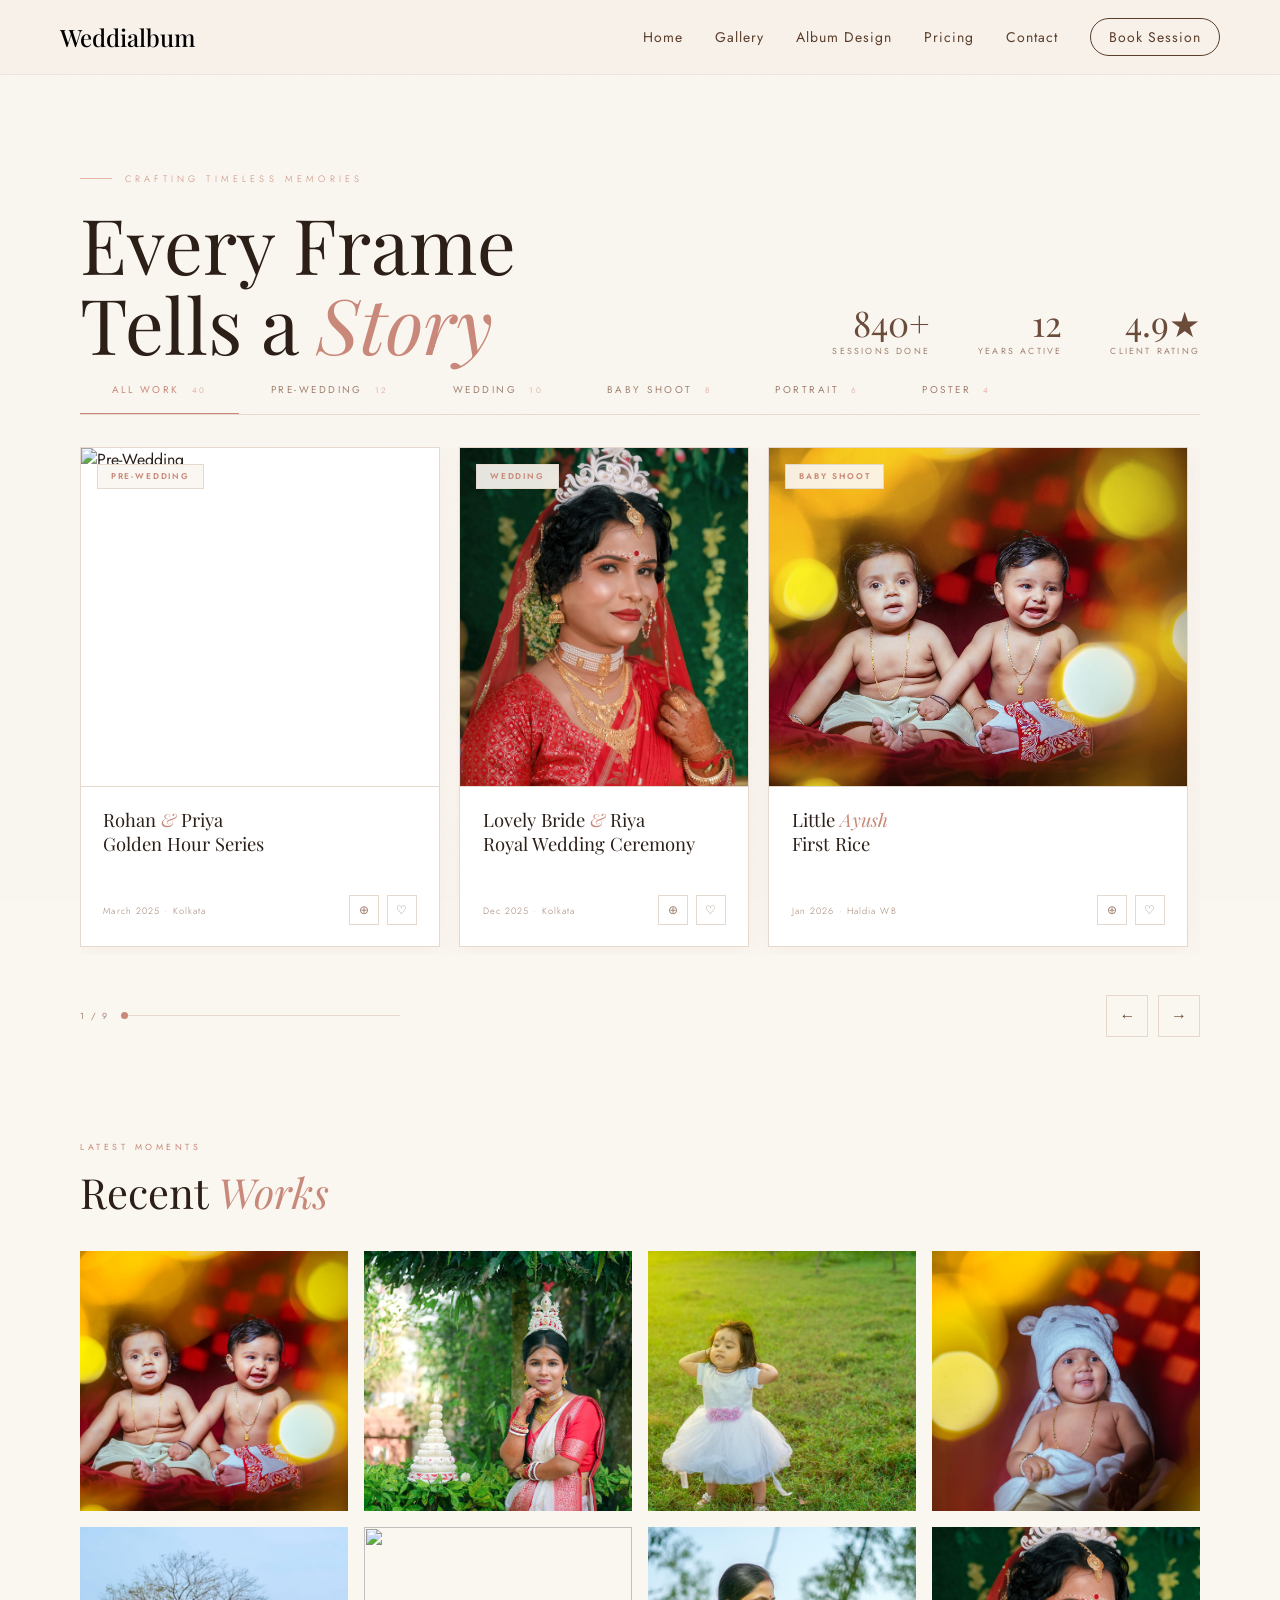
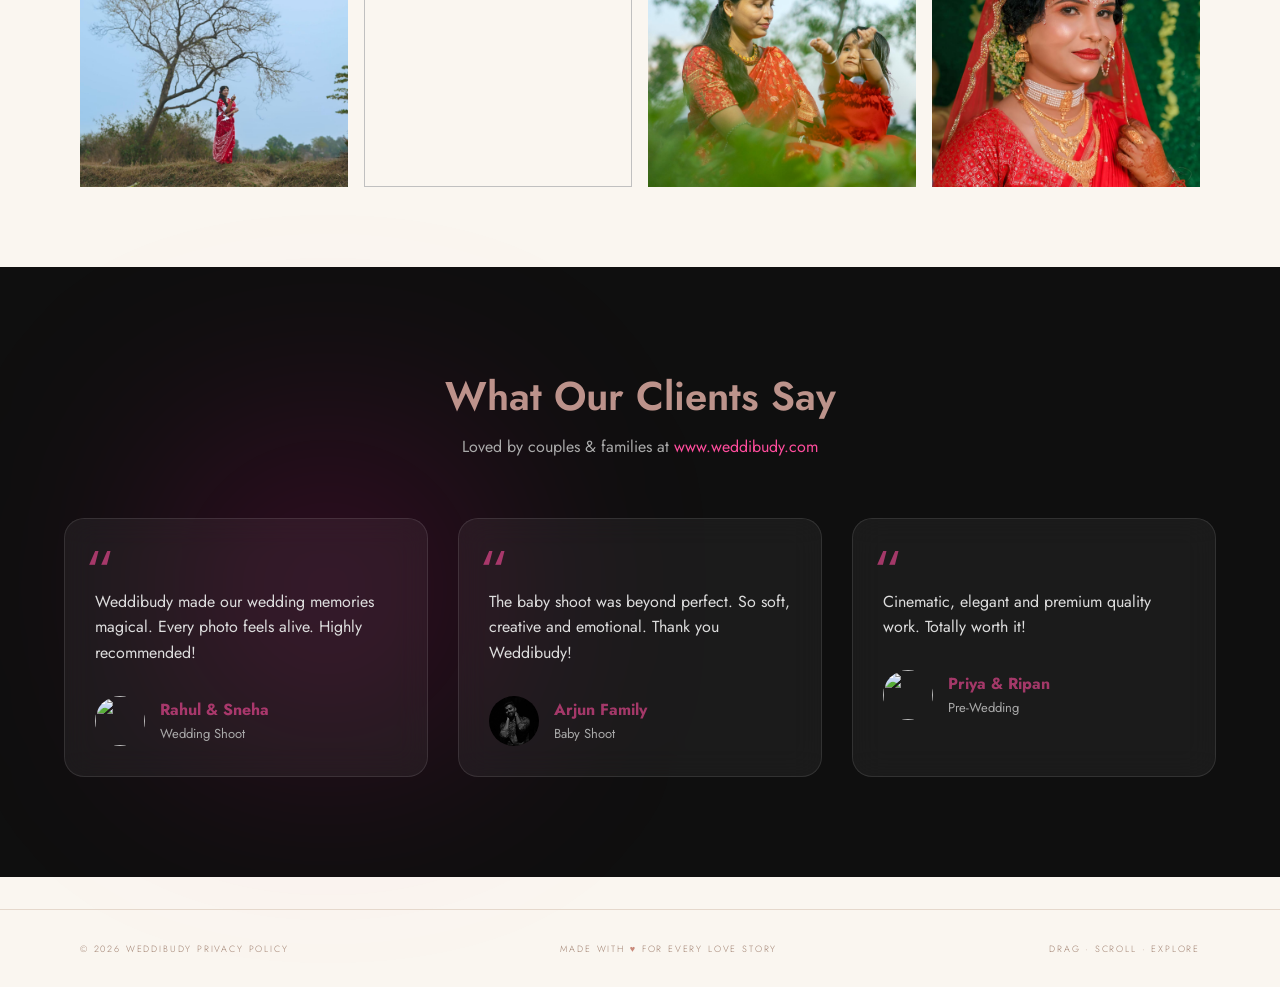
==== commit cebd13c4: "Update index.html" ====
--- a/index.html
+++ b/index.html
@@ -3,7 +3,22 @@
 <head>
 <meta charset="UTF-8">
 <meta name="viewport" content="width=device-width, initial-scale=1.0">
-<title>Weddibudy — Photography</title>
+<!-- SEO Basic -->
+<title>Weddibudy - Wedding & Baby Photography</title>
+<meta name="description" content="Creative wedding photography, baby shoots & modern album design.">
+
+<!-- Open Graph (Facebook, WhatsApp) -->
+<meta property="og:type" content="website">
+<meta property="og:url" content="https://totonsarkarnet-blip.github.io/weddibudy-site/">
+<meta property="og:title" content="Weddibudy - Wedding Photography">
+<meta property="og:description" content="Premium wedding & baby photoshoot with modern album design.">
+<meta property="og:image" content="https://totonsarkarnet-blip.github.io/weddibudy-site/images/preview.jpg">
+
+<!-- Twitter Preview -->
+<meta name="twitter:card" content="summary_large_image">
+<meta name="twitter:title" content="Weddibudy">
+<meta name="twitter:description" content="Creative wedding & baby photography">
+<meta name="twitter:image" content="https://totonsarkarnet-blip.github.io/weddibudy-site/images/preview.jpg">
 <link href="https://fonts.googleapis.com/css2?family=Playfair+Display:ital,wght@0,300;0,400;1,300;1,400&family=Jost:wght@200;300;400;600&display=swap" rel="stylesheet">
 <style>
   *, *::before, *::after { margin: 0; padding: 0; box-sizing: border-box; }
@@ -524,6 +539,11 @@
     color: var(--muted);
     font-weight: 300;
   }
+
+  footer span a{
+    text-decoration: none;
+      color: var(--muted);
+  }
   .footer-heart { color: var(--rose); }
 
   /* ── ANIMATIONS ── */
@@ -783,11 +803,11 @@
 
 <div class="nav-container">
 
-<a href="index.html" class="logo">Weddibudy</a>
+<a href="index.html" class="logo">Weddialbum</a>
 
 <nav class="nav-menu" id="navMenu">
 <div class="close-menu" id="closeMenu">✕</div>
-<a href="https://weddibudy.com">Home</a>
+<a href="https://weddialbum.in">Home</a>
 <a href="gallery.html">Gallery</a>
 <a href="albumdesign.html">Album Design</a>
 <a href="#">Pricing</a>
@@ -1124,7 +1144,7 @@
 
 <!-- FOOTER -->
 <footer>
-  <span>© 2026 Weddibudy</span>
+  <span>© 2026 Weddibudy <a class="privacymenu" href="privacy.html">Privacy Policy</a></span>
   <span>Made with <span class="footer-heart">♥</span> for every love story</span>
   <span>Drag · Scroll · Explore</span>
 </footer>
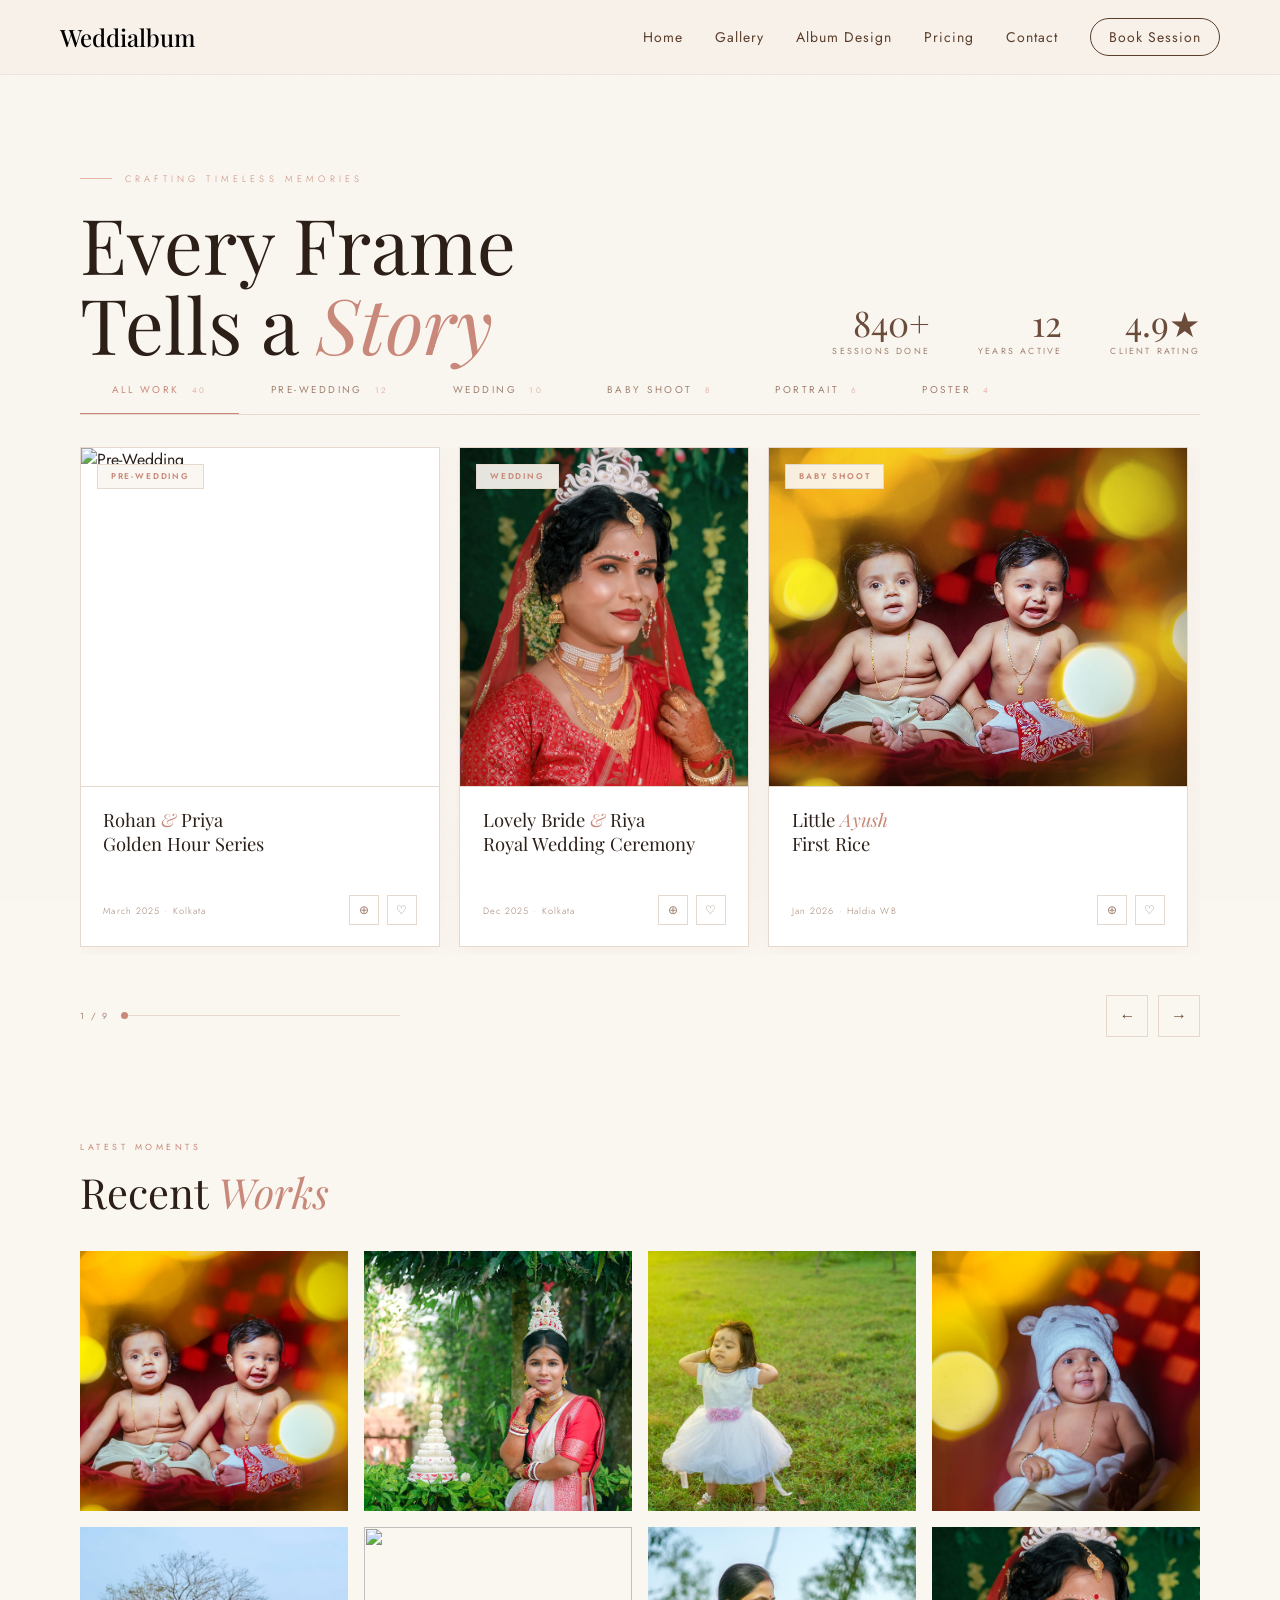
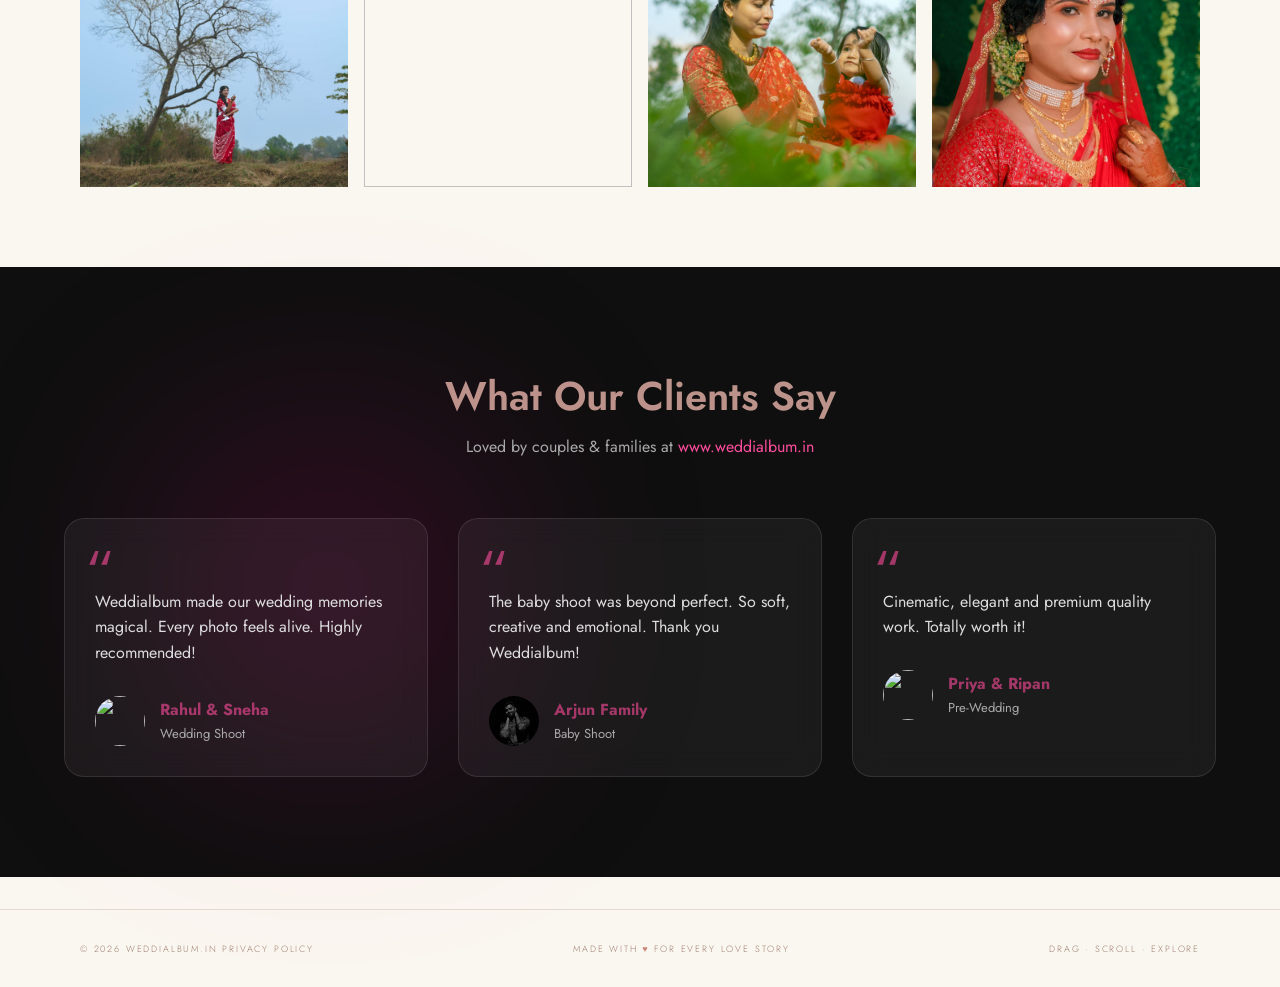
==== commit a210f841: "Update index.html" ====
--- a/index.html
+++ b/index.html
@@ -1089,14 +1089,14 @@
 <section class="reviews">
   <div class="container">
     <h2 class="section-title">What Our Clients Say</h2>
-    <p class="section-sub">Loved by couples & families at <span>www.weddibudy.com</span></p>
+    <p class="section-sub">Loved by couples & families at <span>www.weddialbum.in</span></p>
 
     <div class="review-grid">
 
       <div class="review-card">
         <div class="quote">“</div>
         <p>
-          Weddibudy made our wedding memories magical. Every photo feels alive.
+          Weddialbum made our wedding memories magical. Every photo feels alive.
           Highly recommended!
         </p>
         <div class="client">
@@ -1112,7 +1112,7 @@
         <div class="quote">“</div>
         <p>
           The baby shoot was beyond perfect. So soft, creative and emotional.
-          Thank you Weddibudy!
+          Thank you Weddialbum!
         </p>
         <div class="client">
           <img src="images/client2.jpg" alt="">
@@ -1144,7 +1144,7 @@
 
 <!-- FOOTER -->
 <footer>
-  <span>© 2026 Weddibudy <a class="privacymenu" href="privacy.html">Privacy Policy</a></span>
+  <span>© 2026 Weddialbum.in <a class="privacymenu" href="privacy.html">Privacy Policy</a></span>
   <span>Made with <span class="footer-heart">♥</span> for every love story</span>
   <span>Drag · Scroll · Explore</span>
 </footer>
